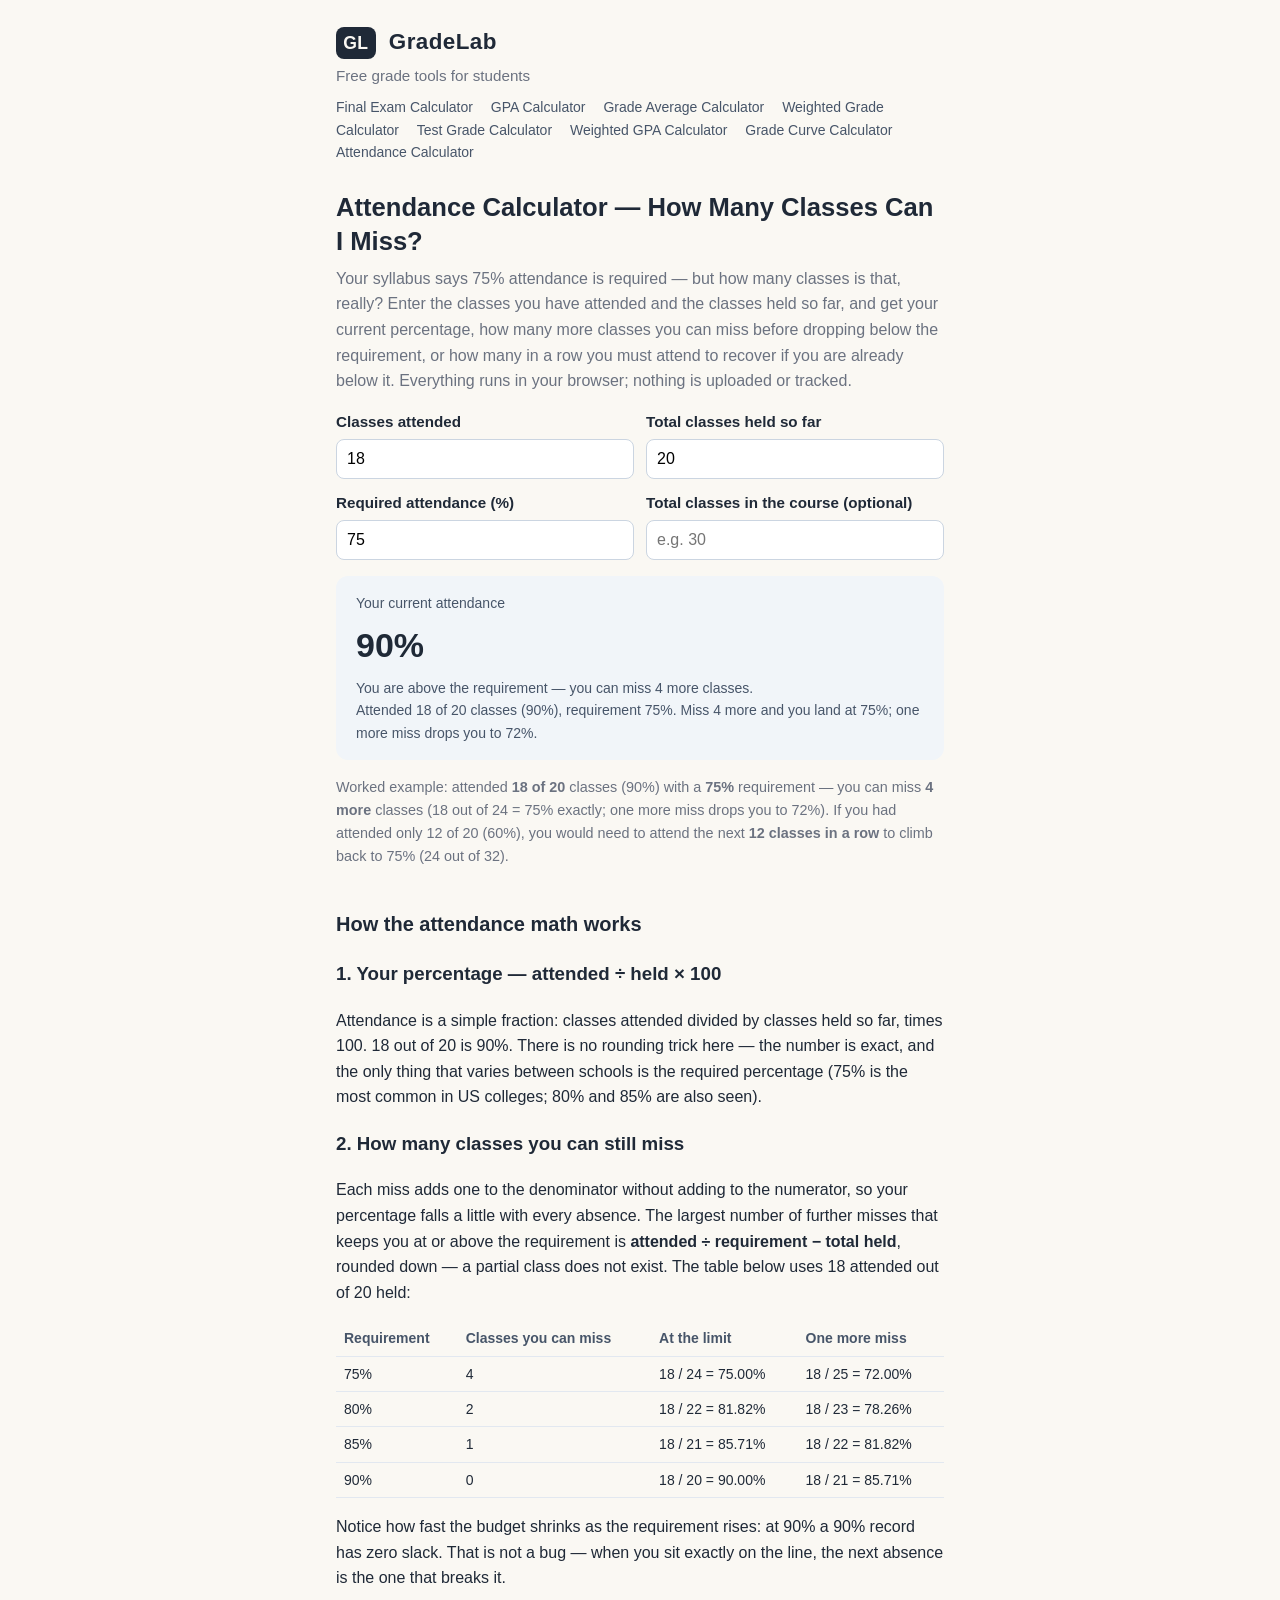
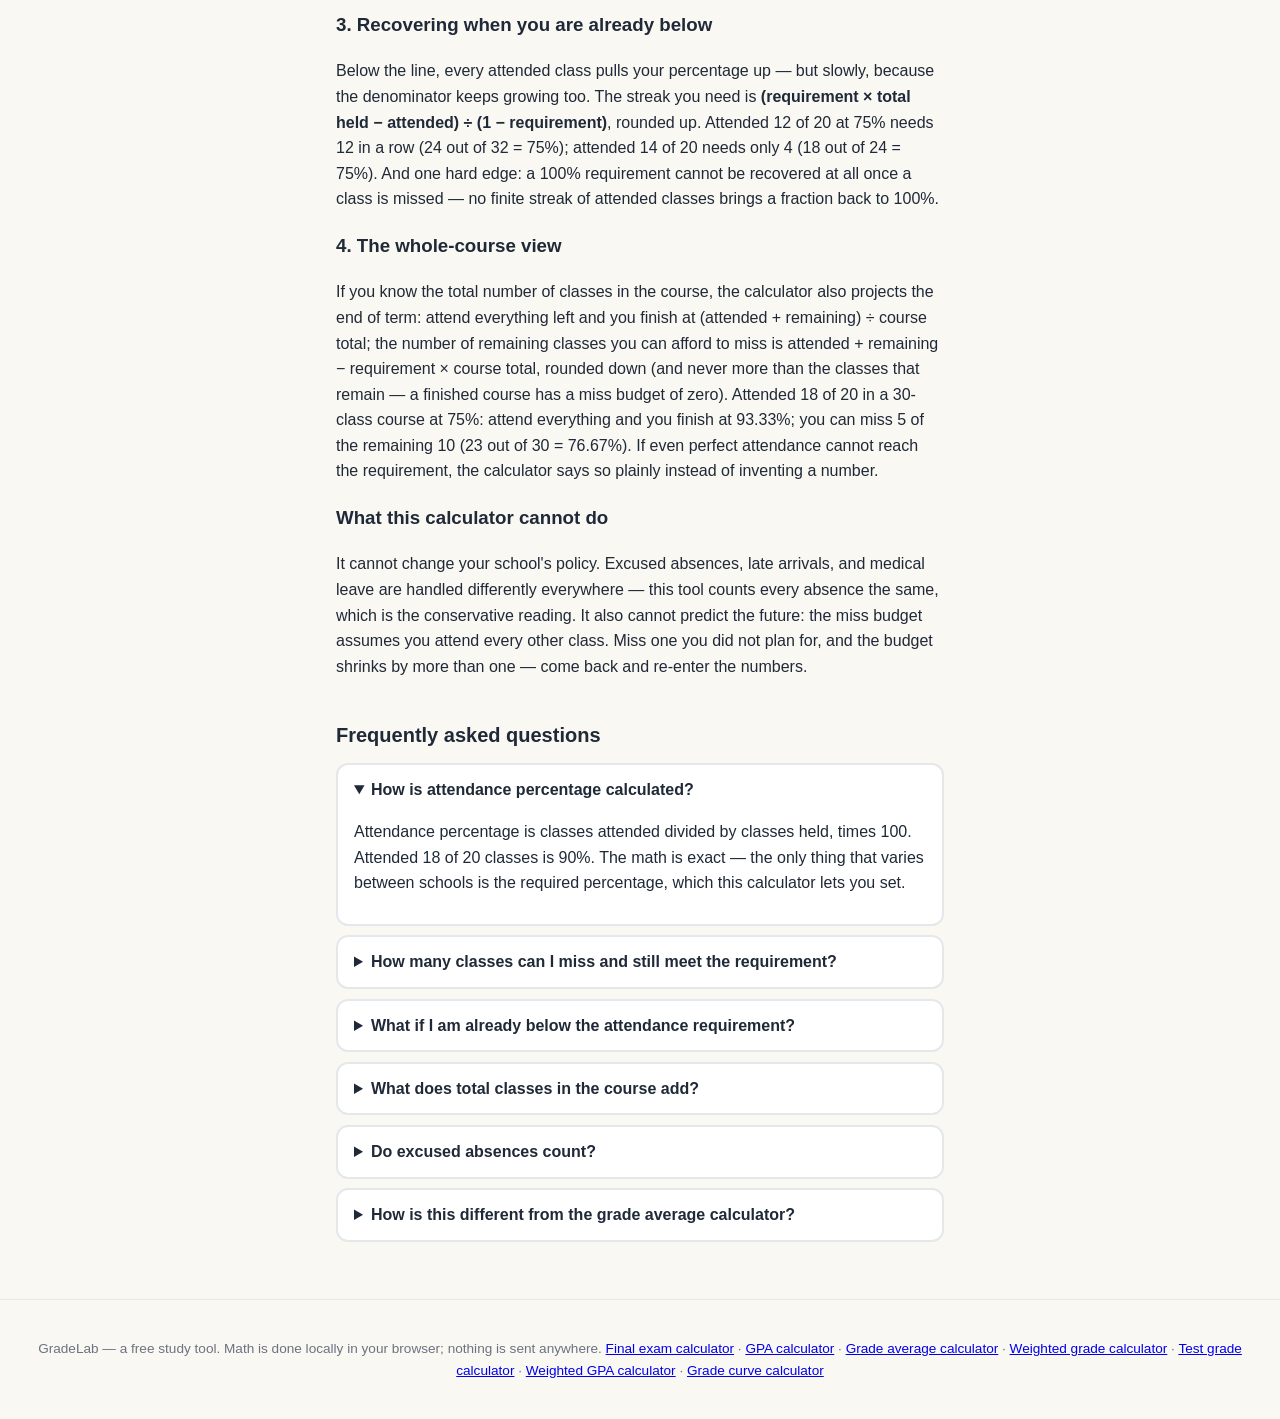
==== attendance/index.html @ 73128957 "deploy attendance/index.html" ====
<!DOCTYPE html>
<html lang="en">
<head>
<meta charset="UTF-8">
<meta name="viewport" content="width=device-width, initial-scale=1.0">
<title>Attendance Calculator — How Many Classes Can I Miss? | GradeLab</title>
<meta name="description" content="Free attendance calculator: enter classes attended and total classes held to see your attendance percentage, how many more classes you can miss before dropping below your school's requirement, or how many in a row you must attend to recover. Runs in your browser, no sign-up, no tracking.">
<link rel="canonical" href="https://grade.mimito6.uk/attendance">
<meta property="og:title" content="GradeLab — Attendance Calculator">
<meta property="og:description" content="How many classes can you miss and still meet the attendance requirement? Enter attended and held classes — see your percentage, your miss budget, and how to recover if you are below. Free, no sign-up.">
<meta property="og:type" content="website">
<meta property="og:url" content="https://grade.mimito6.uk/attendance">
<link rel="stylesheet" href="../styles.css">
<style>
.t-grid { display: grid; grid-template-columns: 1fr 1fr; gap: 12px; margin-bottom: 8px; }
.t-grid .field { margin: 0; }
.t-grid .field input, .t-grid .field select { width: 100%; padding: 10px; border: 1px solid #cbd5e1; border-radius: 8px; font-size: 16px; background: #fff; }
.t-summary { background: #f1f5f9; border-radius: 12px; padding: 16px 20px; margin: 16px 0; }
.t-summary .big { font-size: 34px; font-weight: 700; margin: 4px 0; }
.t-summary .meta { color: #475569; font-size: 14px; }
.t-summary ul { margin: 10px 0 0; padding-left: 20px; font-size: 14px; }
.t-summary li { margin: 4px 0; }
.guide table { width: 100%; border-collapse: collapse; margin: 10px 0 16px; font-size: 14px; }
.guide th, .guide td { text-align: left; padding: 6px 8px; border-bottom: 1px solid #e2e8f0; }
.guide th { color: #475569; font-weight: 600; }
.tools-nav { margin: 8px 0 0; font-size: 14px; }
.tools-nav a { color: #475569; text-decoration: none; margin-right: 14px; }
.tools-nav a:hover { text-decoration: underline; }
@media (max-width: 520px) { .t-grid { grid-template-columns: 1fr; } }
</style>
<script type="application/ld+json">
{
  "@context": "https://schema.org",
  "@type": "WebApplication",
  "name": "GradeLab — Attendance Calculator",
  "url": "https://grade.mimito6.uk/attendance",
  "applicationCategory": "EducationalApplication",
  "operatingSystem": "Any",
  "offers": { "@type": "Offer", "price": "0", "priceCurrency": "USD" },
  "description": "Free attendance calculator: enter classes attended and total classes held to see your attendance percentage, how many more classes you can miss before dropping below your school's requirement, or how many in a row you must attend to recover."
}
</script>
<script type="application/ld+json">
{
  "@context": "https://schema.org",
  "@type": "FAQPage",
  "mainEntity": [
    {
      "@type": "Question",
      "name": "How is attendance percentage calculated?",
      "acceptedAnswer": { "@type": "Answer", "text": "Attendance percentage is classes attended divided by classes held, times 100. Attended 18 of 20 classes is 90%. The math is exact — the only thing that varies between schools is the required percentage, which this calculator lets you set." }
    },
    {
      "@type": "Question",
      "name": "How many classes can I miss and still meet the requirement?",
      "acceptedAnswer": { "@type": "Answer", "text": "Divide classes attended by the required percentage (as a decimal), subtract the classes held so far, and round down: max misses = attended ÷ requirement − total held. Attended 18 of 20 at a 75% requirement gives 18 ÷ 0.75 − 20 = 4 more misses — 18 out of 24 is exactly 75%, while one more miss drops you to 72%." }
    },
    {
      "@type": "Question",
      "name": "What if I am already below the attendance requirement?",
      "acceptedAnswer": { "@type": "Answer", "text": "You need a streak of attended classes: classes to recover = (requirement × total held − attended) ÷ (1 − requirement), rounded up. Attended 12 of 20 at 75% needs 12 attended classes in a row, reaching 24 out of 32 = 75%. Note that a 100% requirement cannot be recovered once a class is missed — no streak brings attendance back to 100%." }
    },
    {
      "@type": "Question",
      "name": "What does total classes in the course add?",
      "acceptedAnswer": { "@type": "Answer", "text": "If you know how many classes the whole course has, the calculator projects the full course: your final attendance if you attend every remaining class, and how many of the remaining classes you can miss in total. Attended 18 of 20 in a 30-class course at 75% means attending everything ends at 93.33%, and you can miss 5 of the remaining 10 classes (23 out of 30 = 76.67%). It also tells you honestly when the requirement is already out of reach even with perfect attendance." }
    },
    {
      "@type": "Question",
      "name": "Do excused absences count?",
      "acceptedAnswer": { "@type": "Answer", "text": "That depends on your school, not on the math. This calculator counts every absence the same, because that is the conservative reading most syllabi use. Some schools excuse documented absences or count a late arrival as half an absence — check your syllabus or ask your teacher before treating an excused absence as free." }
    },
    {
      "@type": "Question",
      "name": "How is this different from the grade average calculator?",
      "acceptedAnswer": { "@type": "Answer", "text": "Both are percentages, but they answer different questions. The grade average calculator averages your scores across assignments; this one tracks presence across class meetings and compares it against a policy threshold. A 90% grade average says nothing about attendance, and 90% attendance says nothing about your grades — use each page for its own question." }
    }
  ]
}
</script>
</head>
<body>
<header class="site-header">
  <div class="brand"><span class="brand-mark">GL</span> GradeLab</div>
  <p class="tagline">Free grade tools for students</p>
  <nav class="tools-nav" aria-label="GradeLab tools">
    <a href="../">Final Exam Calculator</a>
    <a href="../gpa-calculator">GPA Calculator</a>
    <a href="../grade-average">Grade Average Calculator</a>
    <a href="../weighted-grade">Weighted Grade Calculator</a>
    <a href="../test-grade">Test Grade Calculator</a>
    <a href="../weighted-gpa">Weighted GPA Calculator</a>
    <a href="../grade-curve">Grade Curve Calculator</a>
    <a href="./" aria-current="page">Attendance Calculator</a>
  </nav>
</header>

<main>
  <h1>Attendance Calculator — How Many Classes Can I Miss?</h1>
  <p class="intro">Your syllabus says 75% attendance is required — but how many classes is that, really? Enter the classes you have attended and the classes held so far, and get your current percentage, how many more classes you can miss before dropping below the requirement, or how many in a row you must attend to recover if you are already below it. Everything runs in your browser; nothing is uploaded or tracked.</p>

  <section aria-label="Attendance calculator">
    <div class="t-grid">
      <div class="field">
        <label for="a-attended">Classes attended</label>
        <input id="a-attended" type="number" min="0" step="1" value="18" inputmode="numeric">
      </div>
      <div class="field">
        <label for="a-total">Total classes held so far</label>
        <input id="a-total" type="number" min="1" step="1" value="20" inputmode="numeric">
      </div>
      <div class="field">
        <label for="a-req">Required attendance (%)</label>
        <input id="a-req" type="number" min="1" max="100" step="any" value="75" inputmode="decimal">
      </div>
      <div class="field">
        <label for="a-course">Total classes in the course (optional)</label>
        <input id="a-course" type="number" min="1" step="1" placeholder="e.g. 30" inputmode="numeric">
      </div>
    </div>

    <div class="t-summary">
      <div class="meta">Your current attendance</div>
      <div class="big" id="a-pct">—</div>
      <div class="meta" id="a-verdict">Enter your attended and held classes.</div>
      <div class="meta" id="a-detail"></div>
      <div id="a-projection" aria-live="polite"></div>
    </div>
    <p class="hint">Worked example: attended <strong>18 of 20</strong> classes (90%) with a <strong>75%</strong> requirement — you can miss <strong>4 more</strong> classes (18 out of 24 = 75% exactly; one more miss drops you to 72%). If you had attended only 12 of 20 (60%), you would need to attend the next <strong>12 classes in a row</strong> to climb back to 75% (24 out of 32).</p>
  </section>

  <section class="guide" aria-label="How the attendance math works">
    <h2>How the attendance math works</h2>
    <h3>1. Your percentage — attended ÷ held × 100</h3>
    <p>Attendance is a simple fraction: classes attended divided by classes held so far, times 100. 18 out of 20 is 90%. There is no rounding trick here — the number is exact, and the only thing that varies between schools is the required percentage (75% is the most common in US colleges; 80% and 85% are also seen).</p>
    <h3>2. How many classes you can still miss</h3>
    <p>Each miss adds one to the denominator without adding to the numerator, so your percentage falls a little with every absence. The largest number of further misses that keeps you at or above the requirement is <strong>attended ÷ requirement − total held</strong>, rounded down — a partial class does not exist. The table below uses 18 attended out of 20 held:</p>
    <table>
      <thead><tr><th>Requirement</th><th>Classes you can miss</th><th>At the limit</th><th>One more miss</th></tr></thead>
      <tbody>
        <tr><td>75%</td><td>4</td><td>18 / 24 = 75.00%</td><td>18 / 25 = 72.00%</td></tr>
        <tr><td>80%</td><td>2</td><td>18 / 22 = 81.82%</td><td>18 / 23 = 78.26%</td></tr>
        <tr><td>85%</td><td>1</td><td>18 / 21 = 85.71%</td><td>18 / 22 = 81.82%</td></tr>
        <tr><td>90%</td><td>0</td><td>18 / 20 = 90.00%</td><td>18 / 21 = 85.71%</td></tr>
      </tbody>
    </table>
    <p>Notice how fast the budget shrinks as the requirement rises: at 90% a 90% record has zero slack. That is not a bug — when you sit exactly on the line, the next absence is the one that breaks it.</p>
    <h3>3. Recovering when you are already below</h3>
    <p>Below the line, every attended class pulls your percentage up — but slowly, because the denominator keeps growing too. The streak you need is <strong>(requirement × total held − attended) ÷ (1 − requirement)</strong>, rounded up. Attended 12 of 20 at 75% needs 12 in a row (24 out of 32 = 75%); attended 14 of 20 needs only 4 (18 out of 24 = 75%). And one hard edge: a 100% requirement cannot be recovered at all once a class is missed — no finite streak of attended classes brings a fraction back to 100%.</p>
    <h3>4. The whole-course view</h3>
    <p>If you know the total number of classes in the course, the calculator also projects the end of term: attend everything left and you finish at (attended + remaining) ÷ course total; the number of remaining classes you can afford to miss is attended + remaining − requirement × course total, rounded down (and never more than the classes that remain — a finished course has a miss budget of zero). Attended 18 of 20 in a 30-class course at 75%: attend everything and you finish at 93.33%; you can miss 5 of the remaining 10 (23 out of 30 = 76.67%). If even perfect attendance cannot reach the requirement, the calculator says so plainly instead of inventing a number.</p>
    <h3>What this calculator cannot do</h3>
    <p>It cannot change your school's policy. Excused absences, late arrivals, and medical leave are handled differently everywhere — this tool counts every absence the same, which is the conservative reading. It also cannot predict the future: the miss budget assumes you attend every other class. Miss one you did not plan for, and the budget shrinks by more than one — come back and re-enter the numbers.</p>
  </section>

  <section class="faq" aria-label="Frequently asked questions">
    <h2>Frequently asked questions</h2>
    <details open>
      <summary>How is attendance percentage calculated?</summary>
      <p>Attendance percentage is classes attended divided by classes held, times 100. Attended 18 of 20 classes is 90%. The math is exact — the only thing that varies between schools is the required percentage, which this calculator lets you set.</p>
    </details>
    <details>
      <summary>How many classes can I miss and still meet the requirement?</summary>
      <p>Divide classes attended by the required percentage (as a decimal), subtract the classes held so far, and round down: max misses = attended ÷ requirement − total held. Attended 18 of 20 at a 75% requirement gives 18 ÷ 0.75 − 20 = 4 more misses — 18 out of 24 is exactly 75%, while one more miss drops you to 72%.</p>
    </details>
    <details>
      <summary>What if I am already below the attendance requirement?</summary>
      <p>You need a streak of attended classes: classes to recover = (requirement × total held − attended) ÷ (1 − requirement), rounded up. Attended 12 of 20 at 75% needs 12 attended classes in a row, reaching 24 out of 32 = 75%. Note that a 100% requirement cannot be recovered once a class is missed — no streak brings attendance back to 100%.</p>
    </details>
    <details>
      <summary>What does total classes in the course add?</summary>
      <p>If you know how many classes the whole course has, the calculator projects the full course: your final attendance if you attend every remaining class, and how many of the remaining classes you can miss in total. Attended 18 of 20 in a 30-class course at 75% means attending everything ends at 93.33%, and you can miss 5 of the remaining 10 classes (23 out of 30 = 76.67%). It also tells you honestly when the requirement is already out of reach even with perfect attendance.</p>
    </details>
    <details>
      <summary>Do excused absences count?</summary>
      <p>That depends on your school, not on the math. This calculator counts every absence the same, because that is the conservative reading most syllabi use. Some schools excuse documented absences or count a late arrival as half an absence — check your syllabus or ask your teacher before treating an excused absence as free.</p>
    </details>
    <details>
      <summary>How is this different from the grade average calculator?</summary>
      <p>Both are percentages, but they answer different questions. The grade average calculator averages your scores across assignments; this one tracks presence across class meetings and compares it against a policy threshold. A 90% grade average says nothing about attendance, and 90% attendance says nothing about your grades — use each page for its own question.</p>
    </details>
  </section>
</main>

<footer class="site-footer">
  <p>GradeLab — a free study tool. Math is done locally in your browser; nothing is sent anywhere. <a href="../">Final exam calculator</a> · <a href="../gpa-calculator">GPA calculator</a> · <a href="../grade-average">Grade average calculator</a> · <a href="../weighted-grade">Weighted grade calculator</a> · <a href="../test-grade">Test grade calculator</a> · <a href="../weighted-gpa">Weighted GPA calculator</a> · <a href="../grade-curve">Grade curve calculator</a></p>
</footer>

<script src="../attendance.js"></script>
</body>
</html>
---- styles.css ----
/* GradeLab — grade-sheet inspired, mobile-first, no external requests */
:root {
  --paper: #faf8f3;
  --ink: #1f2937;
  --muted: #6b7280;
  --accent: #1d4ed8;
  --accent-soft: #dbeafe;
  --good: #166534;
  --good-bg: #dcfce7;
  --warn: #92400e;
  --warn-bg: #fef3c7;
  --bad: #991b1b;
  --bad-bg: #fee2e2;
  --line: #e5e7eb;
  --radius: 12px;
}
* { box-sizing: border-box; }
body {
  margin: 0;
  background: var(--paper);
  color: var(--ink);
  font-family: -apple-system, BlinkMacSystemFont, "Segoe UI", Roboto, Helvetica, Arial, sans-serif;
  line-height: 1.6;
}
.site-header {
  padding: 1.5rem 1rem 0.5rem;
  max-width: 640px;
  margin: 0 auto;
}
.brand { font-weight: 800; font-size: 1.4rem; letter-spacing: 0.02em; }
.brand-mark {
  display: inline-block;
  background: var(--ink);
  color: var(--paper);
  border-radius: 8px;
  padding: 0.1rem 0.45rem;
  margin-right: 0.4rem;
  font-size: 1.1rem;
}
.tagline { color: var(--muted); margin: 0.25rem 0 0; font-size: 0.95rem; }
main { max-width: 640px; margin: 0 auto; padding: 0 1rem 3rem; }
h1 { font-size: 1.6rem; line-height: 1.3; margin: 1.25rem 0 0.5rem; }
.intro { color: var(--muted); margin-top: 0; }
h2 { font-size: 1.25rem; margin: 2.5rem 0 0.75rem; }

.tabs {
  display: flex;
  gap: 0.5rem;
  margin: 1.5rem 0 0;
}
.tab {
  flex: 1;
  padding: 0.7rem 0.25rem;
  border: 2px solid var(--line);
  background: #fff;
  border-radius: var(--radius) var(--radius) 0 0;
  border-bottom: none;
  font-size: 0.95rem;
  font-weight: 600;
  cursor: pointer;
  color: var(--muted);
}
.tab.active { color: var(--accent); border-color: var(--accent); background: #fff; }
.panel {
  display: none;
  background: #fff;
  border: 2px solid var(--line);
  border-top: 2px solid var(--line);
  border-radius: 0 var(--radius) var(--radius) var(--radius);
  padding: 1.25rem;
}
.panel.active { display: block; }
.field { margin-bottom: 1rem; }
.field label { display: block; font-weight: 600; margin-bottom: 0.3rem; font-size: 0.95rem; }
.field input[type="number"],
.field input[type="text"],
.field select {
  width: 100%;
  padding: 0.65rem 0.75rem;
  font-size: 1rem;
  border: 2px solid var(--line);
  border-radius: 8px;
  background: var(--paper);
}
.field input:focus, .field select:focus { outline: 2px solid var(--accent); border-color: var(--accent); }
.checkbox-field label { font-weight: 400; display: flex; gap: 0.5rem; align-items: flex-start; }
.checkbox-field input { margin-top: 0.3rem; }
.hint { color: var(--muted); font-size: 0.9rem; margin-top: 0; }
.note { color: var(--muted); font-size: 0.85rem; margin-top: 1rem; }

.calc-btn {
  width: 100%;
  padding: 0.8rem;
  font-size: 1.05rem;
  font-weight: 700;
  color: #fff;
  background: var(--accent);
  border: none;
  border-radius: 8px;
  cursor: pointer;
  margin-top: 0.25rem;
}
.calc-btn:hover { background: #1e40af; }
.ghost-btn {
  padding: 0.5rem 0.9rem;
  font-size: 0.9rem;
  font-weight: 600;
  color: var(--accent);
  background: var(--accent-soft);
  border: none;
  border-radius: 8px;
  cursor: pointer;
  margin-bottom: 1rem;
}

.result { margin-top: 1.25rem; display: none; }
.result.show { display: block; }
.result-card {
  border-radius: var(--radius);
  padding: 1rem 1.1rem;
  border: 2px solid var(--line);
}
.result-card.good { background: var(--good-bg); border-color: var(--good); }
.result-card.ok { background: #eff6ff; border-color: var(--accent); }
.result-card.close { background: var(--warn-bg); border-color: var(--warn); }
.result-card.impossible { background: var(--bad-bg); border-color: var(--bad); }
.result-card .big {
  font-size: 2rem;
  font-weight: 800;
  margin: 0.25rem 0;
}
.result-card .good .big, .result-card.good .big { color: var(--good); }
.result-card.ok .big { color: var(--accent); }
.result-card.close .big { color: var(--warn); }
.result-card.impossible .big { color: var(--bad); }
.result-card .math {
  font-size: 0.85rem;
  color: var(--muted);
  margin-top: 0.5rem;
  font-family: ui-monospace, SFMono-Regular, Menlo, monospace;
}
.result-card p { margin: 0.4rem 0; }

.course-row {
  display: grid;
  grid-template-columns: 1fr 5.5rem 5.5rem auto;
  gap: 0.5rem;
  align-items: end;
  margin-bottom: 0.75rem;
}
.course-row .field { margin-bottom: 0; }
.course-row .field label { font-size: 0.8rem; }
.remove-course {
  background: none;
  border: none;
  color: var(--bad);
  font-size: 1.3rem;
  cursor: pointer;
  padding: 0.4rem 0.5rem;
  line-height: 1;
}
.multi-summary { font-weight: 700; margin-bottom: 0.75rem; }
.multi-table { width: 100%; border-collapse: collapse; font-size: 0.95rem; }
.multi-table th, .multi-table td {
  text-align: left;
  padding: 0.5rem 0.4rem;
  border-bottom: 1px solid var(--line);
}
.multi-table td.num, .multi-table th.num { text-align: right; font-variant-numeric: tabular-nums; }

.faq details {
  background: #fff;
  border: 2px solid var(--line);
  border-radius: var(--radius);
  padding: 0.75rem 1rem;
  margin-bottom: 0.6rem;
}
.faq summary { font-weight: 700; cursor: pointer; }
.faq p { color: var(--ink); }

.site-footer {
  border-top: 1px solid var(--line);
  padding: 1.5rem 1rem;
  text-align: center;
  color: var(--muted);
  font-size: 0.85rem;
}

@media (max-width: 480px) {
  .course-row { grid-template-columns: 1fr 4.5rem 4.5rem auto; }
  h1 { font-size: 1.4rem; }
}
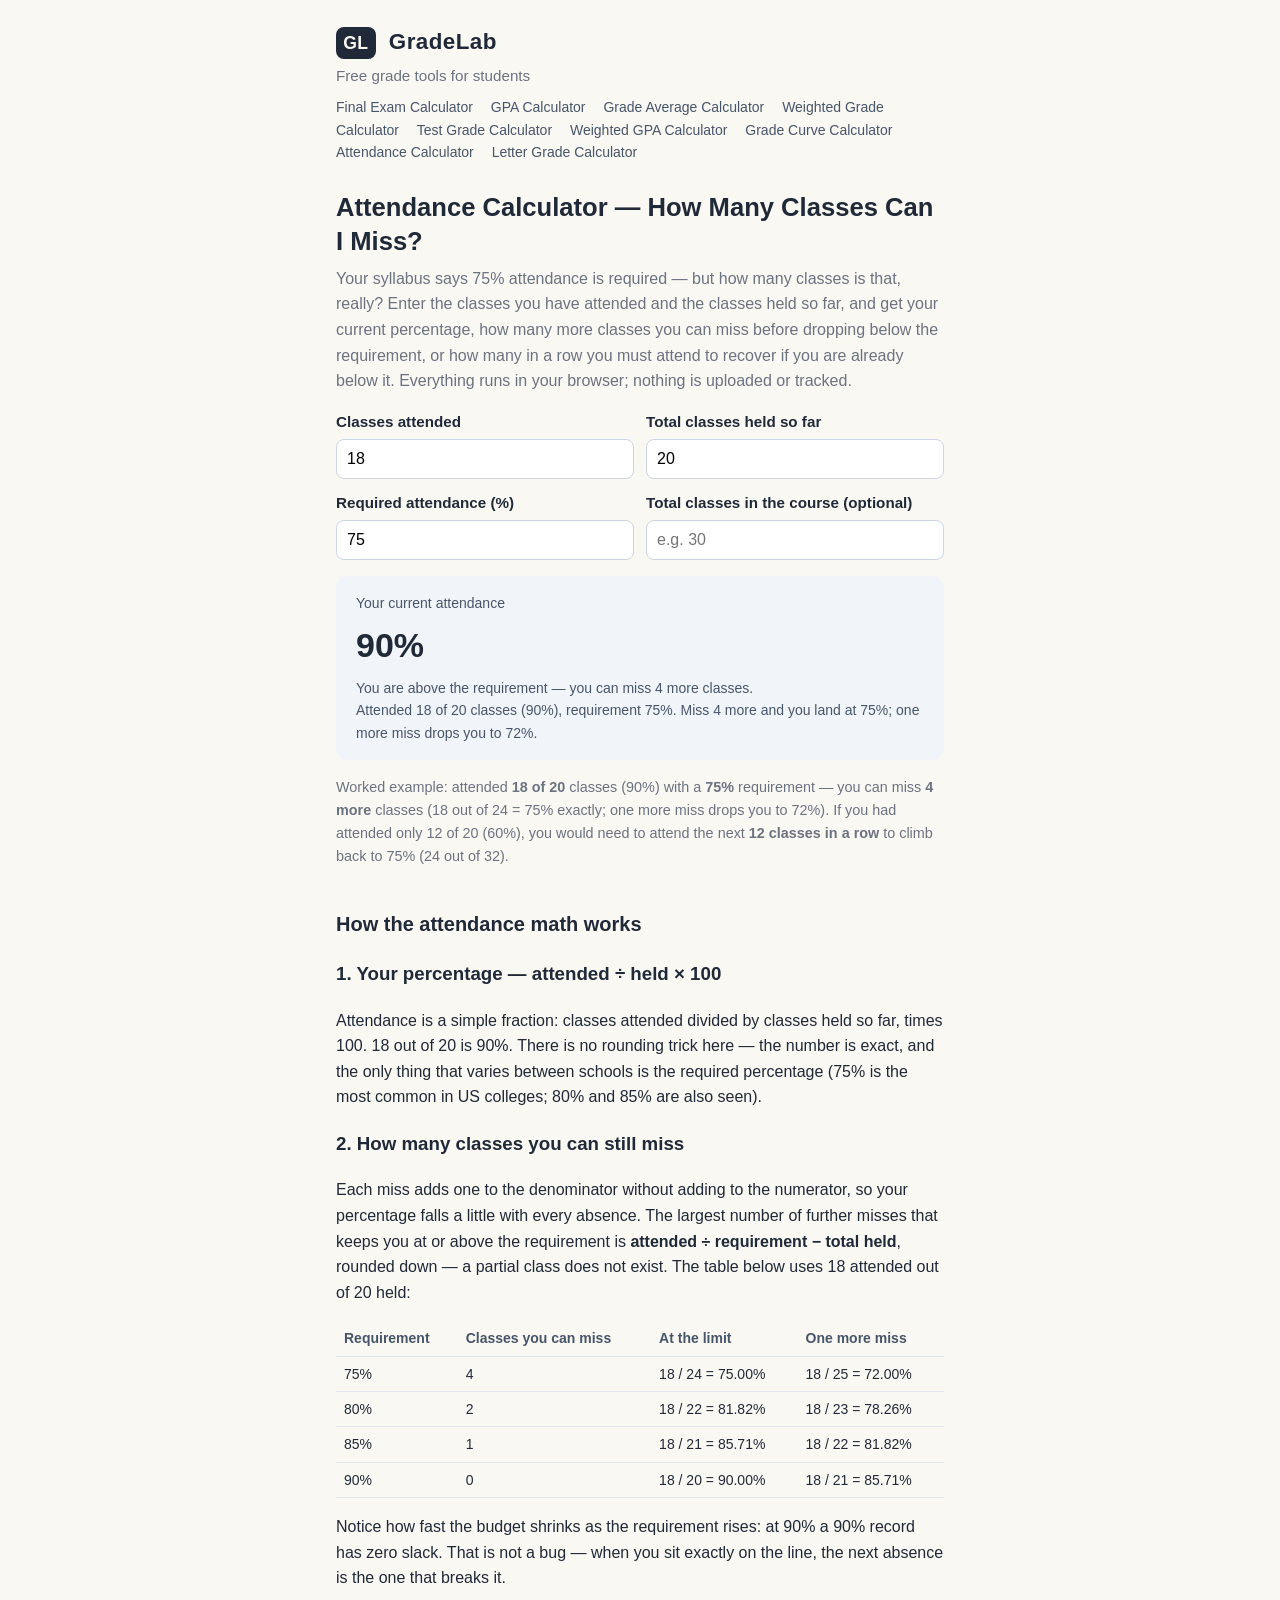
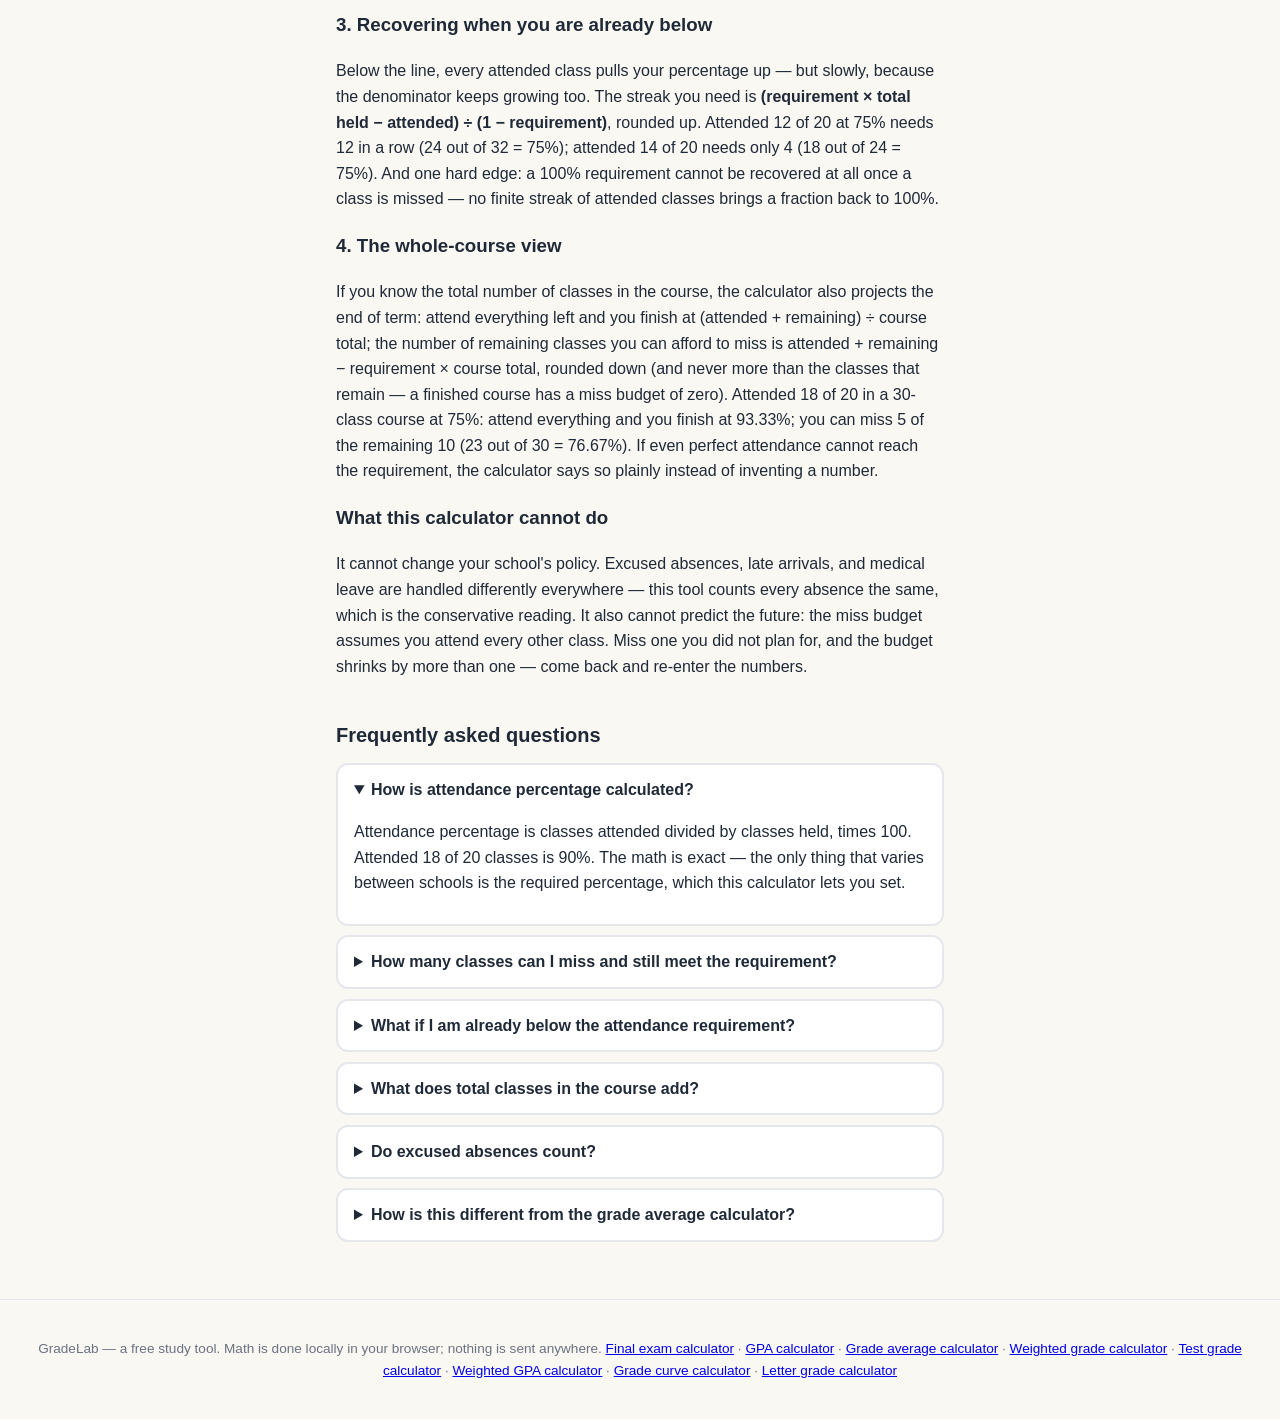
==== commit 4992b75f: "deploy attendance/index.html" ====
--- a/attendance/index.html
+++ b/attendance/index.html
@@ -92,6 +92,7 @@
     <a href="../weighted-gpa">Weighted GPA Calculator</a>
     <a href="../grade-curve">Grade Curve Calculator</a>
     <a href="./" aria-current="page">Attendance Calculator</a>
+    <a href="../letter-grade">Letter Grade Calculator</a>
   </nav>
 </header>
 
@@ -183,7 +184,7 @@
 </main>
 
 <footer class="site-footer">
-  <p>GradeLab — a free study tool. Math is done locally in your browser; nothing is sent anywhere. <a href="../">Final exam calculator</a> · <a href="../gpa-calculator">GPA calculator</a> · <a href="../grade-average">Grade average calculator</a> · <a href="../weighted-grade">Weighted grade calculator</a> · <a href="../test-grade">Test grade calculator</a> · <a href="../weighted-gpa">Weighted GPA calculator</a> · <a href="../grade-curve">Grade curve calculator</a></p>
+  <p>GradeLab — a free study tool. Math is done locally in your browser; nothing is sent anywhere. <a href="../">Final exam calculator</a> · <a href="../gpa-calculator">GPA calculator</a> · <a href="../grade-average">Grade average calculator</a> · <a href="../weighted-grade">Weighted grade calculator</a> · <a href="../test-grade">Test grade calculator</a> · <a href="../weighted-gpa">Weighted GPA calculator</a> · <a href="../grade-curve">Grade curve calculator</a> · <a href="../letter-grade">Letter grade calculator</a></p>
 </footer>
 
 <script src="../attendance.js"></script>
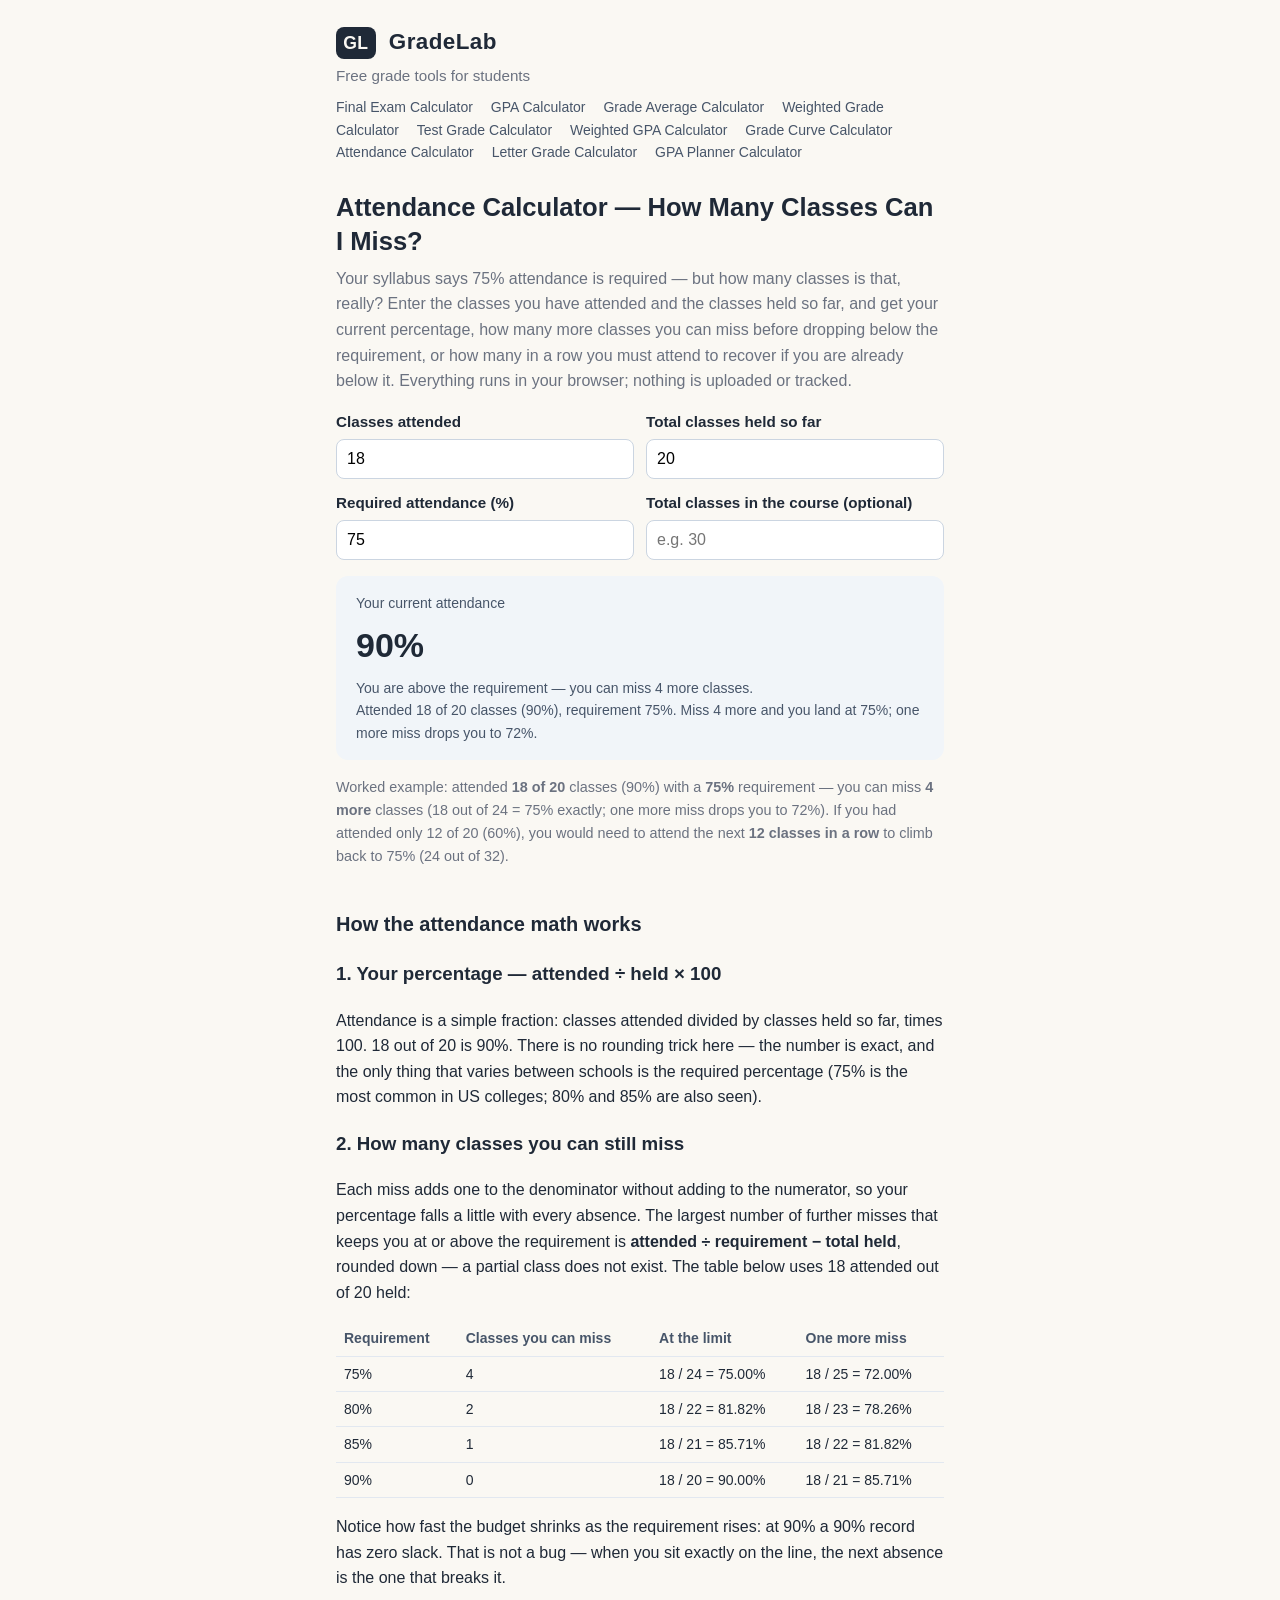
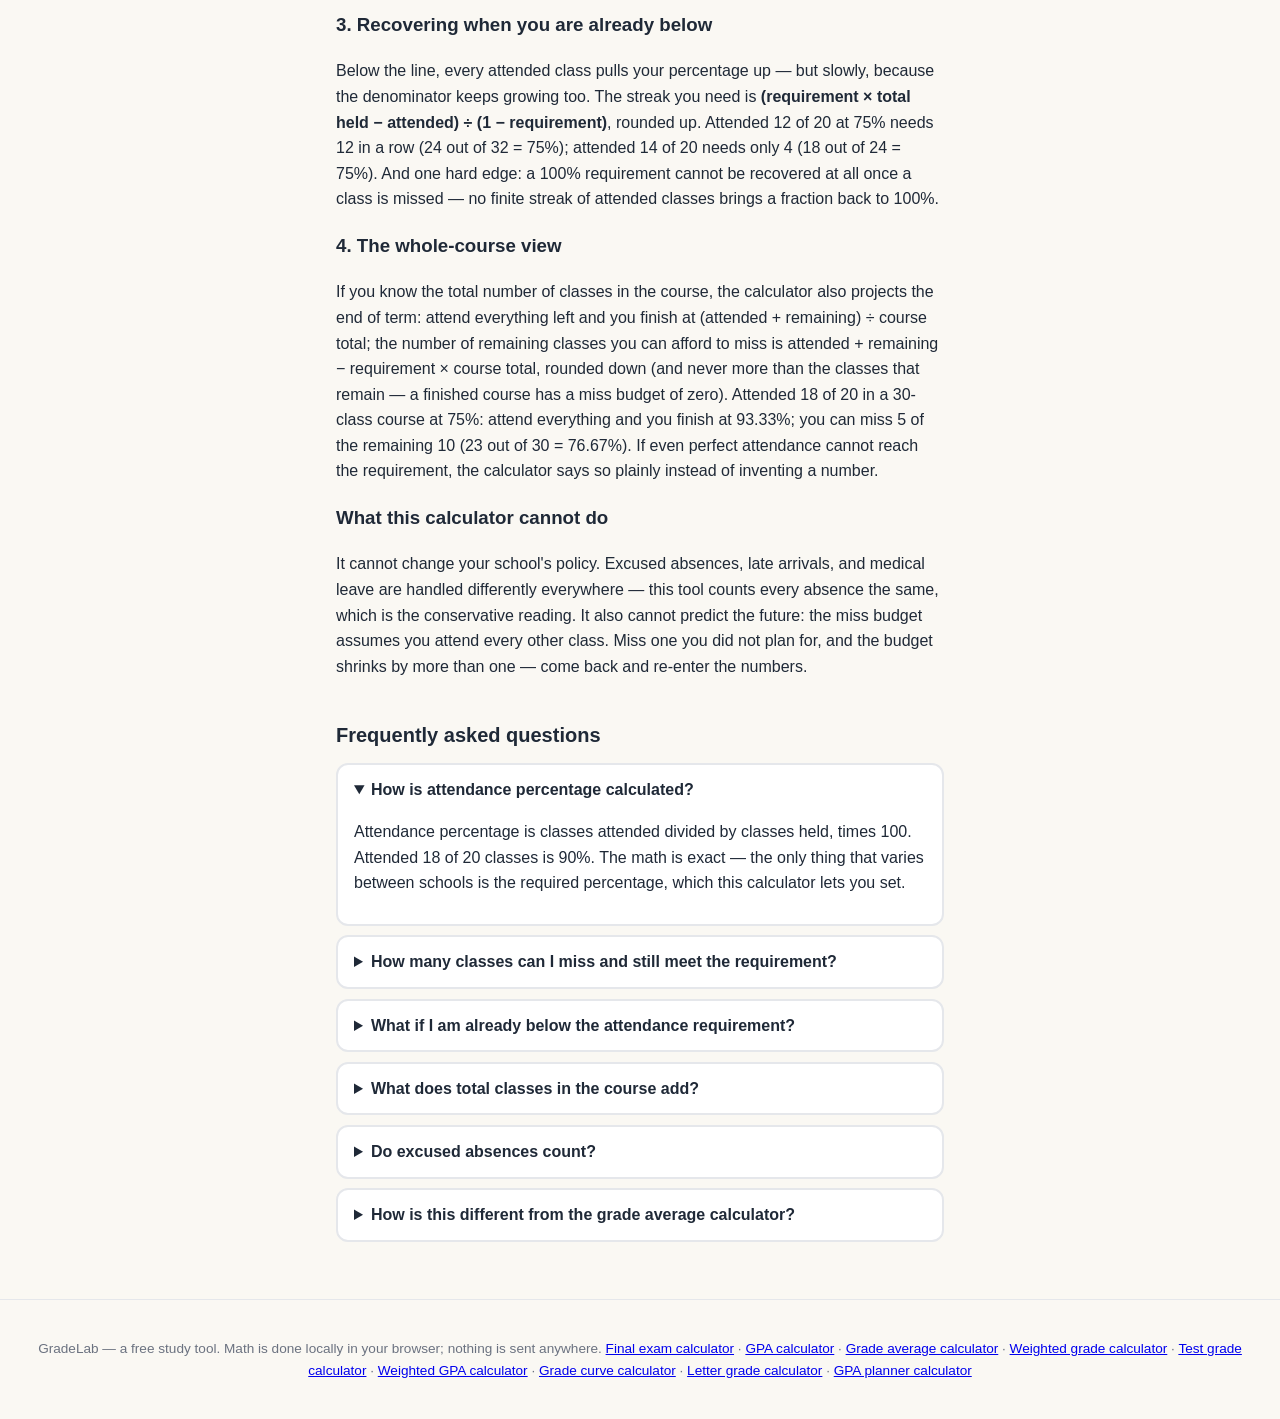
==== commit 461c49eb: "deploy attendance/index.html" ====
--- a/attendance/index.html
+++ b/attendance/index.html
@@ -93,6 +93,7 @@
     <a href="../grade-curve">Grade Curve Calculator</a>
     <a href="./" aria-current="page">Attendance Calculator</a>
     <a href="../letter-grade">Letter Grade Calculator</a>
+    <a href="../gpa-planner">GPA Planner Calculator</a>
   </nav>
 </header>
 
@@ -184,7 +185,7 @@
 </main>
 
 <footer class="site-footer">
-  <p>GradeLab — a free study tool. Math is done locally in your browser; nothing is sent anywhere. <a href="../">Final exam calculator</a> · <a href="../gpa-calculator">GPA calculator</a> · <a href="../grade-average">Grade average calculator</a> · <a href="../weighted-grade">Weighted grade calculator</a> · <a href="../test-grade">Test grade calculator</a> · <a href="../weighted-gpa">Weighted GPA calculator</a> · <a href="../grade-curve">Grade curve calculator</a> · <a href="../letter-grade">Letter grade calculator</a></p>
+  <p>GradeLab — a free study tool. Math is done locally in your browser; nothing is sent anywhere. <a href="../">Final exam calculator</a> · <a href="../gpa-calculator">GPA calculator</a> · <a href="../grade-average">Grade average calculator</a> · <a href="../weighted-grade">Weighted grade calculator</a> · <a href="../test-grade">Test grade calculator</a> · <a href="../weighted-gpa">Weighted GPA calculator</a> · <a href="../grade-curve">Grade curve calculator</a> · <a href="../letter-grade">Letter grade calculator</a> · <a href="../gpa-planner">GPA planner calculator</a></p>
 </footer>
 
 <script src="../attendance.js"></script>
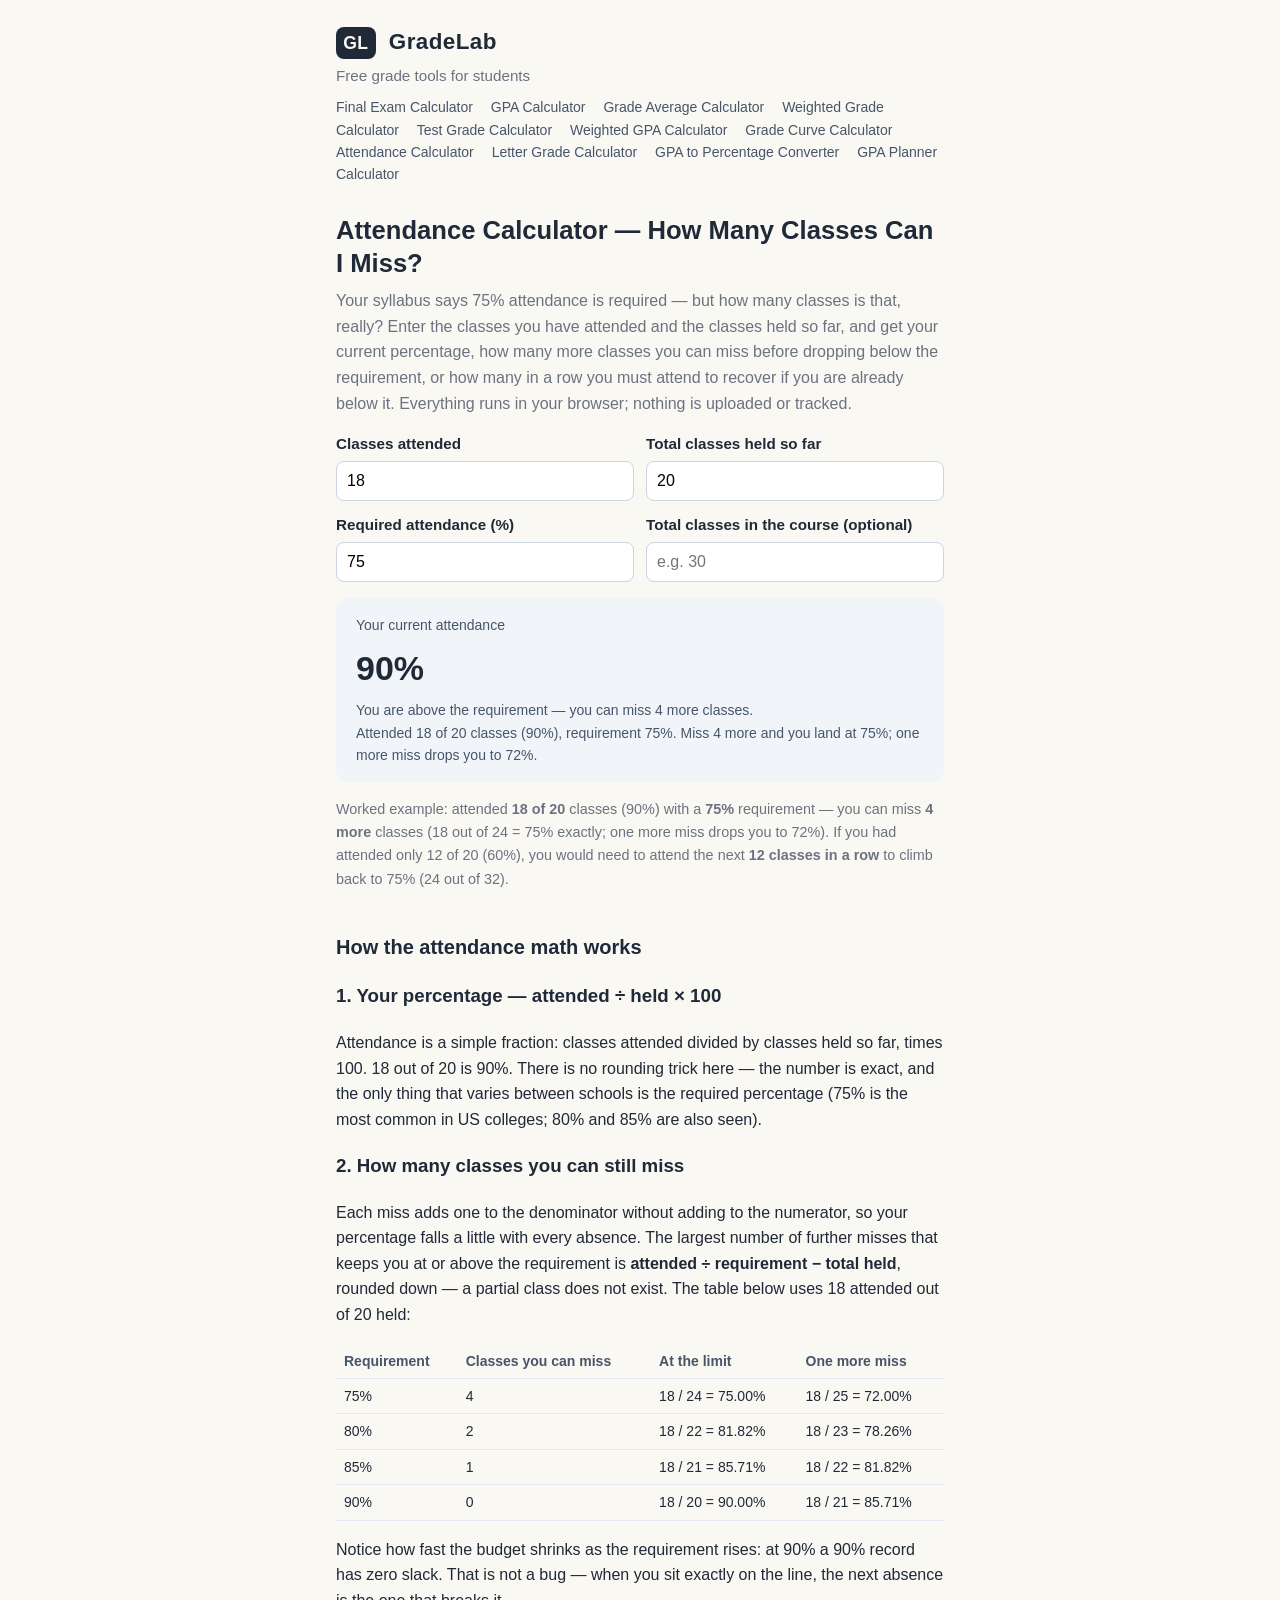
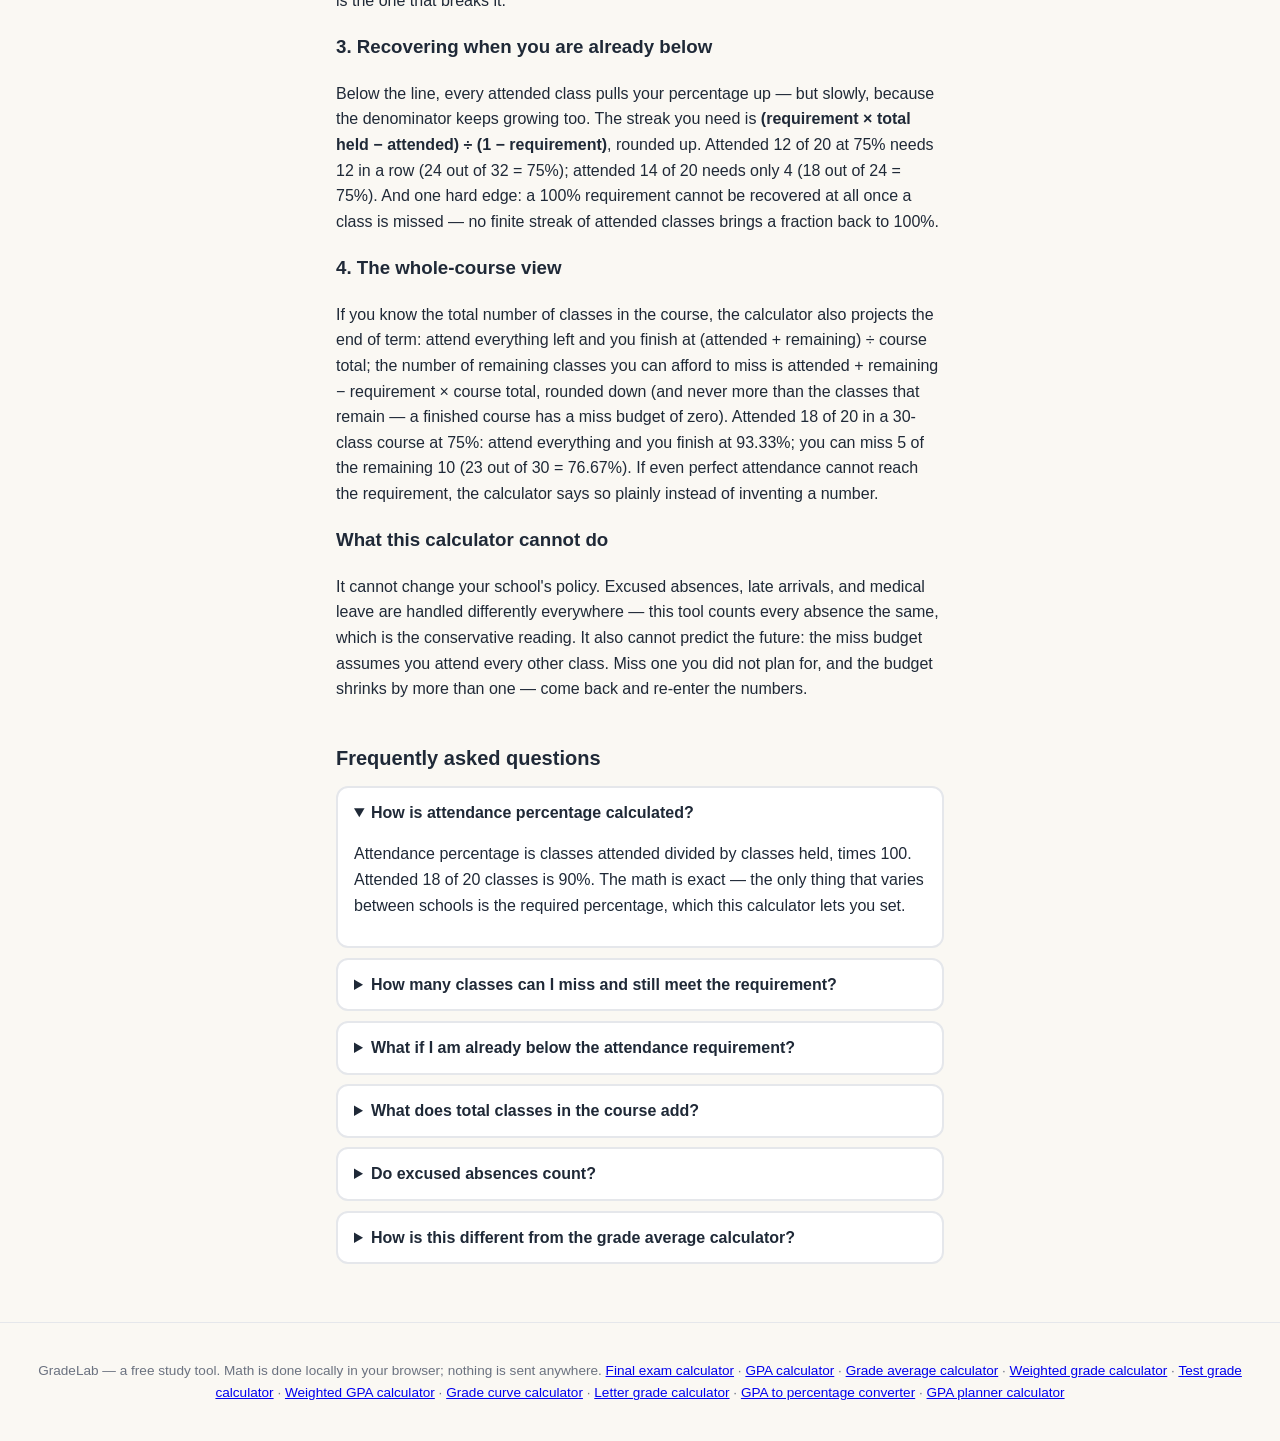
==== commit 380a87ee: "deploy attendance/index.html" ====
--- a/attendance/index.html
+++ b/attendance/index.html
@@ -93,6 +93,7 @@
     <a href="../grade-curve">Grade Curve Calculator</a>
     <a href="./" aria-current="page">Attendance Calculator</a>
     <a href="../letter-grade">Letter Grade Calculator</a>
+    <a href="../gpa-to-percentage">GPA to Percentage Converter</a>
     <a href="../gpa-planner">GPA Planner Calculator</a>
   </nav>
 </header>
@@ -185,7 +186,7 @@
 </main>
 
 <footer class="site-footer">
-  <p>GradeLab — a free study tool. Math is done locally in your browser; nothing is sent anywhere. <a href="../">Final exam calculator</a> · <a href="../gpa-calculator">GPA calculator</a> · <a href="../grade-average">Grade average calculator</a> · <a href="../weighted-grade">Weighted grade calculator</a> · <a href="../test-grade">Test grade calculator</a> · <a href="../weighted-gpa">Weighted GPA calculator</a> · <a href="../grade-curve">Grade curve calculator</a> · <a href="../letter-grade">Letter grade calculator</a> · <a href="../gpa-planner">GPA planner calculator</a></p>
+  <p>GradeLab — a free study tool. Math is done locally in your browser; nothing is sent anywhere. <a href="../">Final exam calculator</a> · <a href="../gpa-calculator">GPA calculator</a> · <a href="../grade-average">Grade average calculator</a> · <a href="../weighted-grade">Weighted grade calculator</a> · <a href="../test-grade">Test grade calculator</a> · <a href="../weighted-gpa">Weighted GPA calculator</a> · <a href="../grade-curve">Grade curve calculator</a> · <a href="../letter-grade">Letter grade calculator</a> · <a href="../gpa-to-percentage">GPA to percentage converter</a> · <a href="../gpa-planner">GPA planner calculator</a></p>
 </footer>
 
 <script src="../attendance.js"></script>
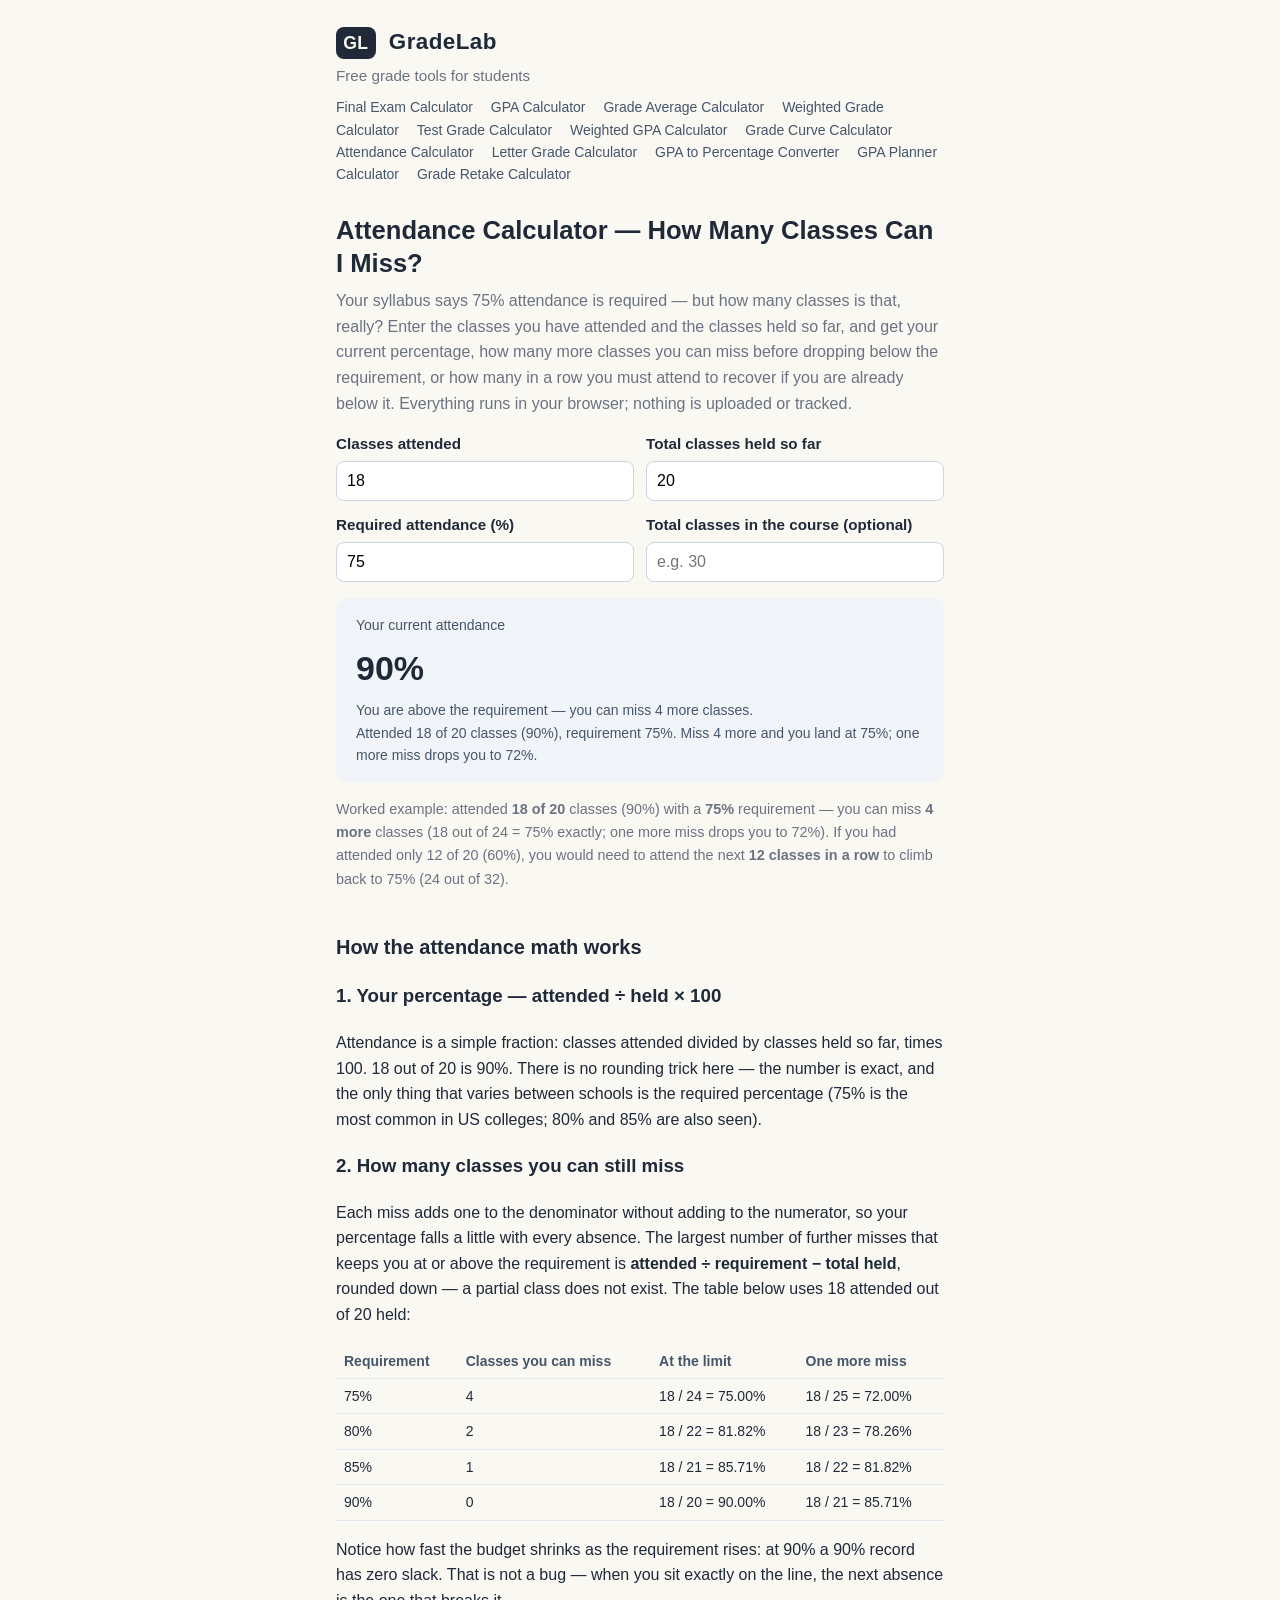
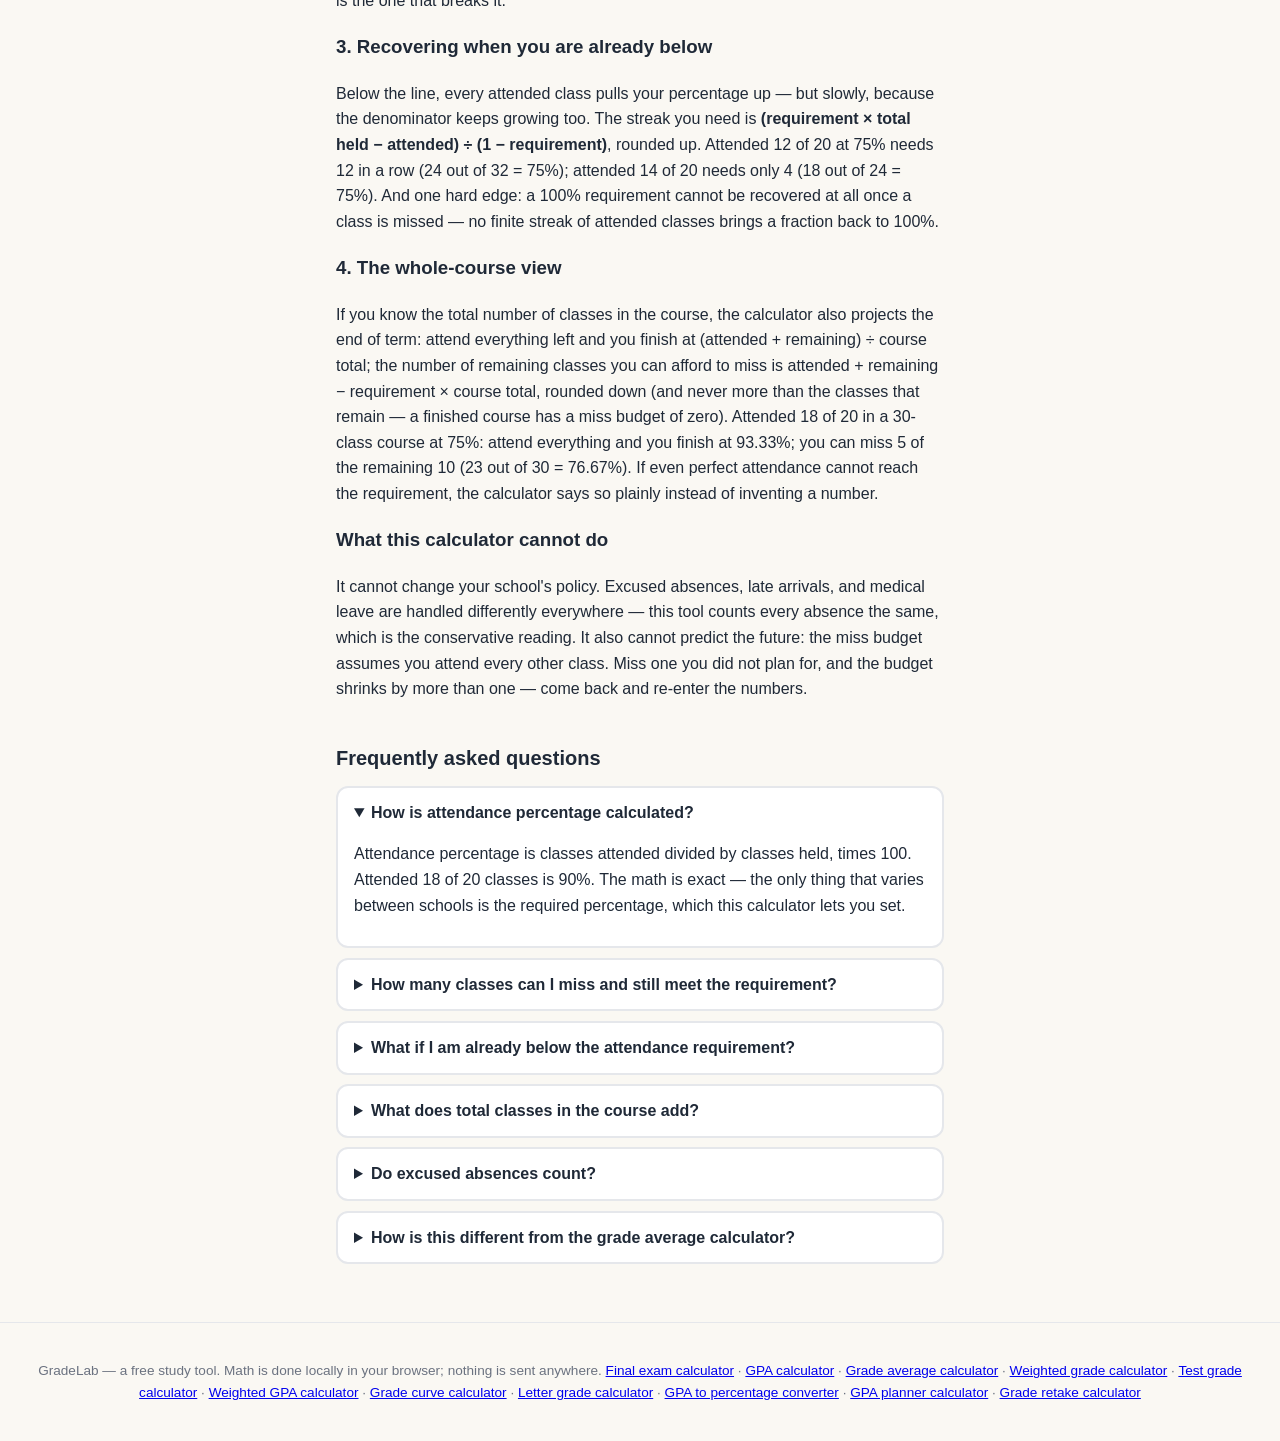
==== commit 7b970111: "deploy attendance/index.html" ====
--- a/attendance/index.html
+++ b/attendance/index.html
@@ -95,6 +95,7 @@
     <a href="../letter-grade">Letter Grade Calculator</a>
     <a href="../gpa-to-percentage">GPA to Percentage Converter</a>
     <a href="../gpa-planner">GPA Planner Calculator</a>
+    <a href="../grade-retake">Grade Retake Calculator</a>
   </nav>
 </header>
 
@@ -186,7 +187,7 @@
 </main>
 
 <footer class="site-footer">
-  <p>GradeLab — a free study tool. Math is done locally in your browser; nothing is sent anywhere. <a href="../">Final exam calculator</a> · <a href="../gpa-calculator">GPA calculator</a> · <a href="../grade-average">Grade average calculator</a> · <a href="../weighted-grade">Weighted grade calculator</a> · <a href="../test-grade">Test grade calculator</a> · <a href="../weighted-gpa">Weighted GPA calculator</a> · <a href="../grade-curve">Grade curve calculator</a> · <a href="../letter-grade">Letter grade calculator</a> · <a href="../gpa-to-percentage">GPA to percentage converter</a> · <a href="../gpa-planner">GPA planner calculator</a></p>
+  <p>GradeLab — a free study tool. Math is done locally in your browser; nothing is sent anywhere. <a href="../">Final exam calculator</a> · <a href="../gpa-calculator">GPA calculator</a> · <a href="../grade-average">Grade average calculator</a> · <a href="../weighted-grade">Weighted grade calculator</a> · <a href="../test-grade">Test grade calculator</a> · <a href="../weighted-gpa">Weighted GPA calculator</a> · <a href="../grade-curve">Grade curve calculator</a> · <a href="../letter-grade">Letter grade calculator</a> · <a href="../gpa-to-percentage">GPA to percentage converter</a> · <a href="../gpa-planner">GPA planner calculator</a> · <a href="../grade-retake">Grade retake calculator</a></p>
 </footer>
 
 <script src="../attendance.js"></script>
